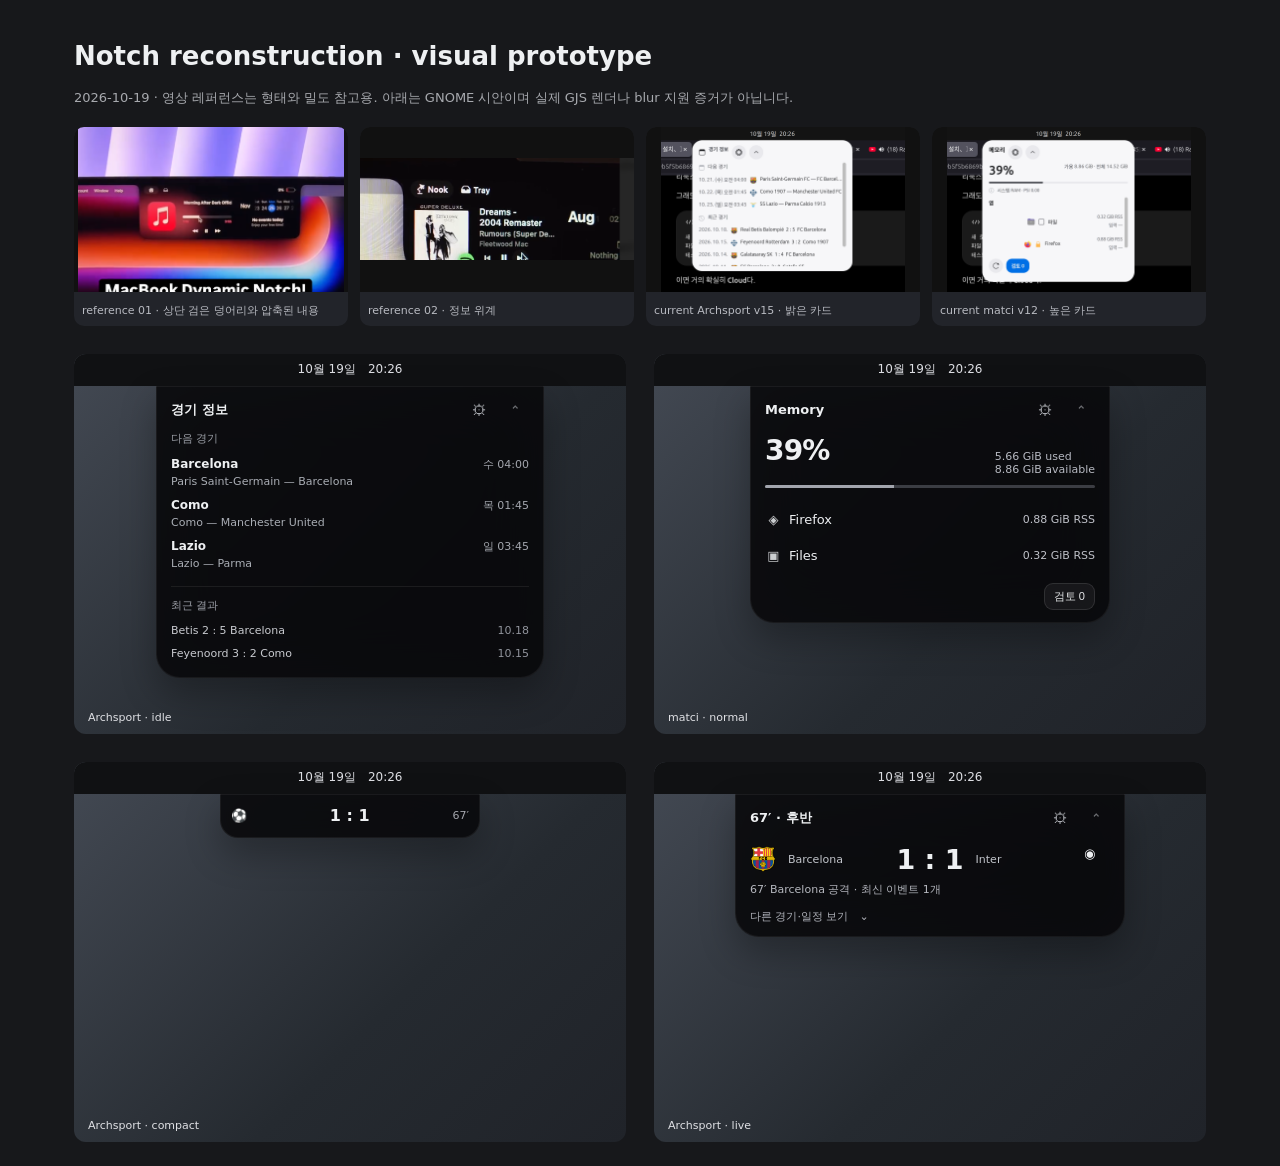
==== docs/design/prototype/notch.html @ e7a8af00 "Preserve Pretendard notch reconstruction baseline" ====
<!doctype html>
<html lang="ko"><meta charset="utf-8"><meta name="viewport" content="width=device-width, initial-scale=1">
<title>Archsport × matci · notch reconstruction prototype</title>
<style>
:root{font-family:Pretendard,system-ui,sans-serif;color:#eef0f2;background:#17181b;font-size:13px}
*{box-sizing:border-box}body{margin:0}.board{max-width:1180px;margin:auto;padding:24px}.intro{margin:0 0 20px;color:#a7a9ae}.refs{display:grid;grid-template-columns:repeat(4,1fr);gap:12px;margin-bottom:28px}.refs figure{margin:0;background:#22242a;border-radius:10px;overflow:hidden}.refs img{width:100%;height:165px;object-fit:contain;background:#111}.refs figcaption{padding:8px;color:#b9bbc2;font-size:11px}.samples{display:grid;grid-template-columns:repeat(2,1fr);gap:28px}.scene{position:relative;height:380px;background:linear-gradient(135deg,#434953,#252a30 60%,#202329);overflow:hidden;border-radius:12px}.bar{height:32px;background:#101113;display:flex;align-items:center;justify-content:center;color:#dedfe4;font-size:12px}.notch{position:relative;margin:0 auto;width:360px;max-width:calc(100% - 24px);padding:10px 15px 13px;border-radius:0 0 24px 24px;background:rgba(8,9,11,.88);box-shadow:0 16px 35px rgba(0,0,0,.28),inset 0 1px rgba(255,255,255,.055);backdrop-filter:blur(30px) brightness(.74);-webkit-backdrop-filter:blur(30px) brightness(.74)}.notch::before{content:"";position:absolute;inset:0;border-radius:inherit;border:1px solid rgba(255,255,255,.06);border-top:0;pointer-events:none}.notch.arch{width:388px}.head{display:flex;align-items:center;gap:8px;min-height:26px}.title{font-size:13px;font-weight:600;letter-spacing:0}.spacer{flex:1}.tool{width:28px;height:28px;display:grid;place-items:center;border:0;border-radius:8px;background:transparent;color:#c2c4ca;font-size:15px;cursor:pointer}.tool:hover{background:rgba(255,255,255,.07)}.tool:active{background:rgba(255,255,255,.12)}.divider{height:1px;background:rgba(255,255,255,.07);margin:11px 0}.section{color:#9da0a8;font-size:11px;font-weight:500;margin:7px 0 6px}.fixture{display:grid;grid-template-columns:1fr auto;gap:3px 8px;padding:5px 0}.fixture strong{font-size:12px;font-weight:550;white-space:nowrap;overflow:hidden;text-overflow:ellipsis}.fixture time{color:#a4a7ae;font-size:11px}.fixture .sub{grid-column:1/-1;color:#aaaeb5;font-size:11px;white-space:nowrap;overflow:hidden;text-overflow:ellipsis}.recent{display:flex;justify-content:space-between;gap:8px;padding:5px 0;color:#c9cbd0;font-size:11px}.recent span:first-child{white-space:nowrap;overflow:hidden;text-overflow:ellipsis}.recent time{color:#91949c;flex:none}.memory-head{display:flex;align-items:baseline;justify-content:space-between;margin:10px 0 7px}.memory-head strong{font-size:28px;letter-spacing:-.03em;font-weight:600}.memory-details{display:flex;gap:12px;color:#b7bac2;font-size:11px}.meter{height:3px;border-radius:5px;background:#3b3d43;margin:9px 0 14px;overflow:hidden}.meter i{display:block;width:39%;height:100%;background:#a2a5ad}.app-row{display:flex;align-items:center;gap:7px;min-height:36px}.app-row .name{flex:1;white-space:nowrap;overflow:hidden;text-overflow:ellipsis}.app-row .value{color:#bfc1c8;font-size:11px}.app-row .icon{width:17px;text-align:center;opacity:.85}.review{display:block;margin:9px 0 0 auto;padding:5px 9px;border:1px solid rgba(255,255,255,.11);border-radius:9px;background:rgba(255,255,255,.055);color:#e6e8ea;font-size:11px}.compact{width:260px;height:44px;padding:0 11px;display:flex;align-items:center;justify-content:space-between;gap:7px;border-radius:0 0 18px 18px}.compact .score{font-weight:650;font-size:16px}.compact .minute{color:#a4a6ad;font-size:11px}.live{width:390px}.scoreline{display:flex;align-items:center;gap:12px;margin:12px 0 7px}.scoreline .crest{width:26px;height:26px;object-fit:contain}.scoreline .club{flex:1;white-space:nowrap;overflow:hidden;text-overflow:ellipsis;font-size:11px;color:#c2c5cb}.scoreline .score{font-size:27px;font-weight:600;white-space:nowrap}.event{color:#b6b8bf;font-size:11px}.label{font-size:11px;color:#b1b3bb;margin-top:12px}.scene h3{position:absolute;bottom:10px;left:14px;margin:0;font-size:11px;color:#e0e1e5;font-weight:500}.switch{display:flex;gap:8px;flex-wrap:wrap;margin:24px 0}.switch button{background:#303238;color:#ddd;border:1px solid #4b4d54;border-radius:7px;padding:6px 9px;cursor:pointer}.switch button.active{background:#515661}.motion .notch{transform-origin:top center;transition:width 210ms cubic-bezier(.18,.78,.28,1),height 210ms cubic-bezier(.18,.78,.28,1)}@media(max-width:760px){.refs{grid-template-columns:repeat(2,1fr)}.samples{grid-template-columns:1fr}.board{padding:12px}}@media(prefers-reduced-motion:reduce){.motion .notch{transition:none}}
</style>
<div class="board"><h1>Notch reconstruction · visual prototype</h1><p class="intro">2026-10-19 · 영상 레퍼런스는 형태와 밀도 참고용. 아래는 GNOME 시안이며 실제 GJS 렌더나 blur 지원 증거가 아닙니다.</p>
<section class="refs"><figure><img src="../reference/mac-notch-01.png"><figcaption>reference 01 · 상단 검은 덩어리와 압축된 내용</figcaption></figure><figure><img src="../reference/mac-notch-02.png"><figcaption>reference 02 · 정보 위계</figcaption></figure><figure><img src="../reference/current-archsport.png"><figcaption>current Archsport v15 · 밝은 카드</figcaption></figure><figure><img src="../reference/current-matci.png"><figcaption>current matci v12 · 높은 카드</figcaption></figure></section>
<div class="samples"><div class="scene"><div class="bar">10월 19일　20:26</div><div class="notch arch"><div class="head"><span class="title">경기 정보</span><span class="spacer"></span><button class="tool" aria-label="설정">⚙</button><button class="tool" aria-label="접기">⌃</button></div><div class="section">다음 경기</div><div class="fixture"><strong>Barcelona</strong><time>수 04:00</time><span class="sub">Paris Saint-Germain — Barcelona</span></div><div class="fixture"><strong>Como</strong><time>목 01:45</time><span class="sub">Como — Manchester United</span></div><div class="fixture"><strong>Lazio</strong><time>일 03:45</time><span class="sub">Lazio — Parma</span></div><div class="divider"></div><div class="section">최근 결과</div><div class="recent"><span>Betis 2 : 5 Barcelona</span><time>10.18</time></div><div class="recent"><span>Feyenoord 3 : 2 Como</span><time>10.15</time></div></div><h3>Archsport · idle</h3></div>
<div class="scene"><div class="bar">10월 19일　20:26</div><div class="notch"><div class="head"><span class="title">Memory</span><span class="spacer"></span><button class="tool" aria-label="설정">⚙</button><button class="tool" aria-label="접기">⌃</button></div><div class="memory-head"><strong>39%</strong><span class="memory-details">5.66 GiB used<br>8.86 GiB available</span></div><div class="meter"><i></i></div><div class="app-row"><span class="icon">◈</span><span class="name">Firefox</span><span class="value">0.88 GiB RSS</span></div><div class="app-row"><span class="icon">▣</span><span class="name">Files</span><span class="value">0.32 GiB RSS</span></div><button class="review">검토 0</button></div><h3>matci · normal</h3></div>
<div class="scene motion"><div class="bar">10월 19일　20:26</div><div class="notch compact"><span>⚽</span><span class="score">1 : 1</span><span class="minute">67′</span></div><h3>Archsport · compact</h3></div>
<div class="scene"><div class="bar">10월 19일　20:26</div><div class="notch live"><div class="head"><span class="title">67′ · 후반</span><span class="spacer"></span><button class="tool" aria-label="설정">⚙</button><button class="tool" aria-label="접기">⌃</button></div><div class="scoreline"><img class="crest" src="../../../web/assets/logos/529.png"><span class="club">Barcelona</span><span class="score">1 : 1</span><span class="club">Inter</span><span class="crest">◉</span></div><div class="event">67′ Barcelona 공격 · 최신 이벤트 1개</div><div class="label">다른 경기·일정 보기　⌄</div></div><h3>Archsport · live</h3></div></div></div>
</html>
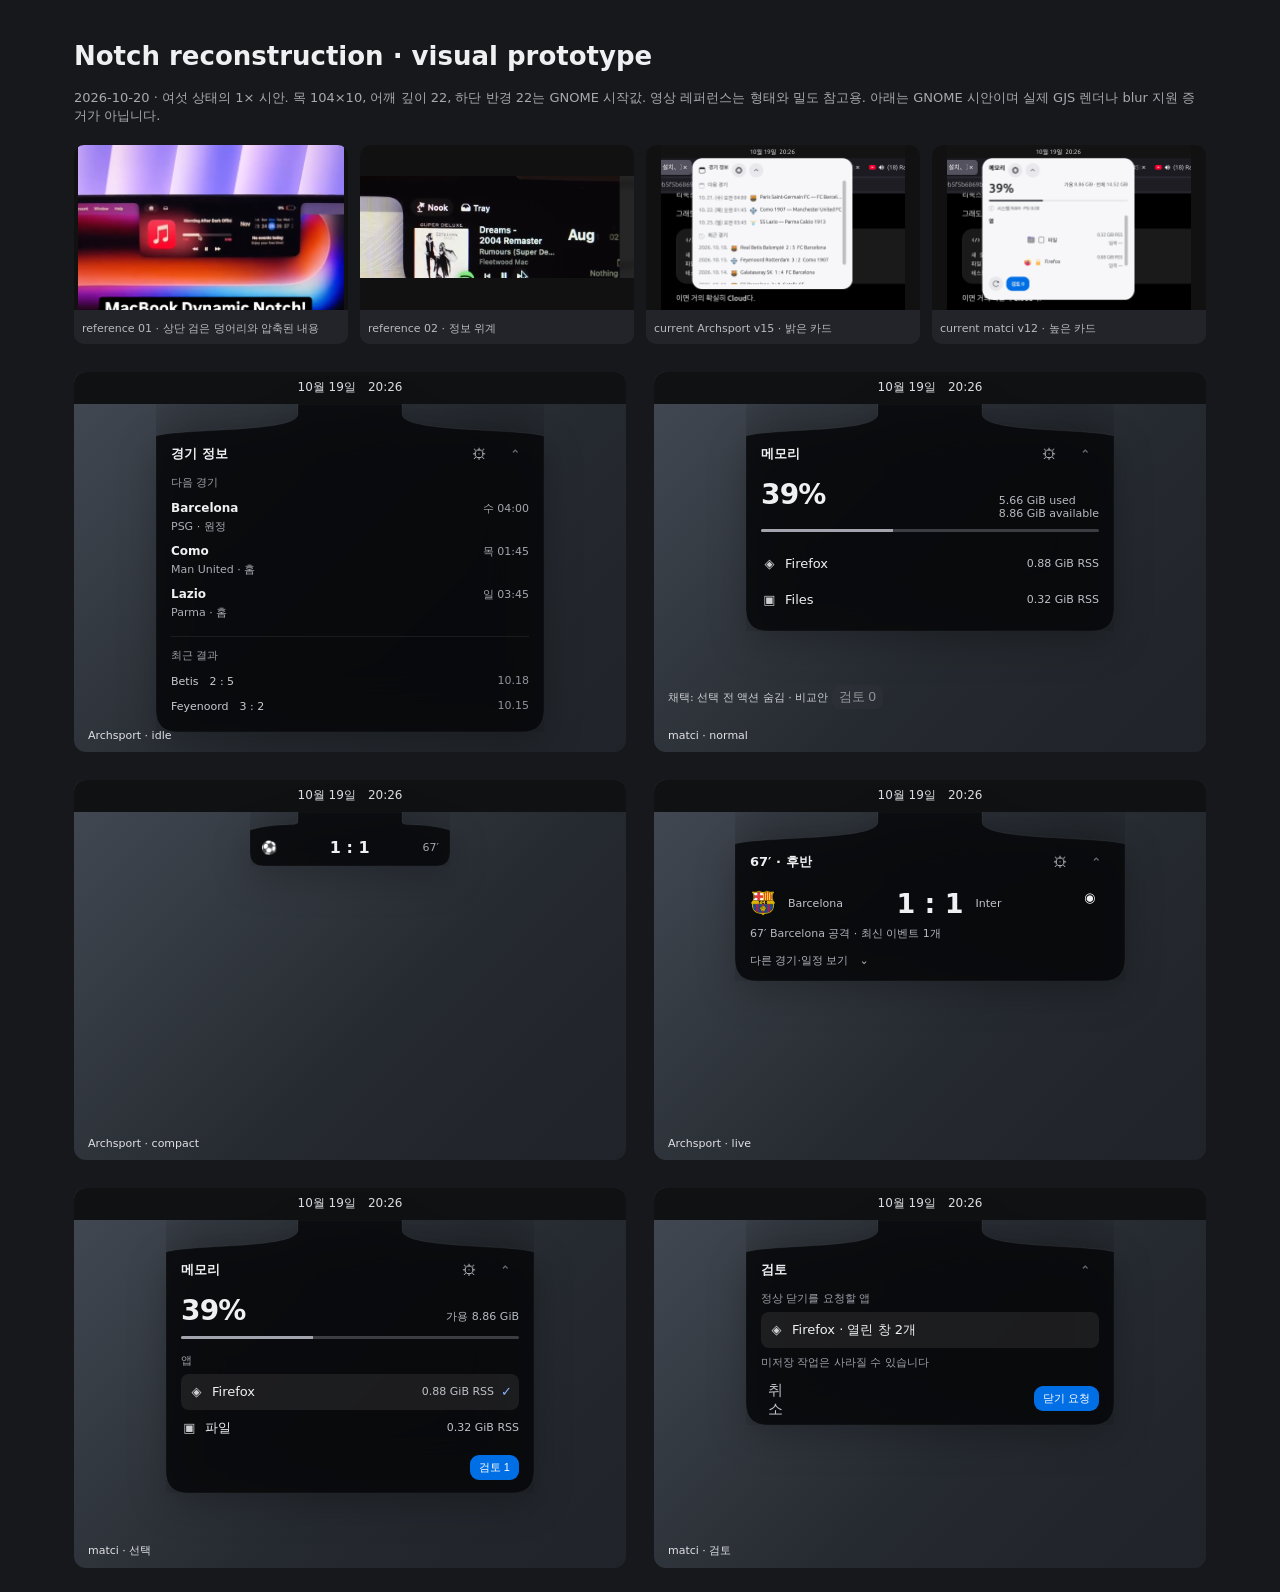
==== commit 429d0dd3: "Prototype six notch states and shoulder silhouette" ====
--- a/docs/design/prototype/notch.html
+++ b/docs/design/prototype/notch.html
@@ -4,11 +4,39 @@
 <style>
 :root{font-family:Pretendard,system-ui,sans-serif;color:#eef0f2;background:#17181b;font-size:13px}
 *{box-sizing:border-box}body{margin:0}.board{max-width:1180px;margin:auto;padding:24px}.intro{margin:0 0 20px;color:#a7a9ae}.refs{display:grid;grid-template-columns:repeat(4,1fr);gap:12px;margin-bottom:28px}.refs figure{margin:0;background:#22242a;border-radius:10px;overflow:hidden}.refs img{width:100%;height:165px;object-fit:contain;background:#111}.refs figcaption{padding:8px;color:#b9bbc2;font-size:11px}.samples{display:grid;grid-template-columns:repeat(2,1fr);gap:28px}.scene{position:relative;height:380px;background:linear-gradient(135deg,#434953,#252a30 60%,#202329);overflow:hidden;border-radius:12px}.bar{height:32px;background:#101113;display:flex;align-items:center;justify-content:center;color:#dedfe4;font-size:12px}.notch{position:relative;margin:0 auto;width:360px;max-width:calc(100% - 24px);padding:10px 15px 13px;border-radius:0 0 24px 24px;background:rgba(8,9,11,.88);box-shadow:0 16px 35px rgba(0,0,0,.28),inset 0 1px rgba(255,255,255,.055);backdrop-filter:blur(30px) brightness(.74);-webkit-backdrop-filter:blur(30px) brightness(.74)}.notch::before{content:"";position:absolute;inset:0;border-radius:inherit;border:1px solid rgba(255,255,255,.06);border-top:0;pointer-events:none}.notch.arch{width:388px}.head{display:flex;align-items:center;gap:8px;min-height:26px}.title{font-size:13px;font-weight:600;letter-spacing:0}.spacer{flex:1}.tool{width:28px;height:28px;display:grid;place-items:center;border:0;border-radius:8px;background:transparent;color:#c2c4ca;font-size:15px;cursor:pointer}.tool:hover{background:rgba(255,255,255,.07)}.tool:active{background:rgba(255,255,255,.12)}.divider{height:1px;background:rgba(255,255,255,.07);margin:11px 0}.section{color:#9da0a8;font-size:11px;font-weight:500;margin:7px 0 6px}.fixture{display:grid;grid-template-columns:1fr auto;gap:3px 8px;padding:5px 0}.fixture strong{font-size:12px;font-weight:550;white-space:nowrap;overflow:hidden;text-overflow:ellipsis}.fixture time{color:#a4a7ae;font-size:11px}.fixture .sub{grid-column:1/-1;color:#aaaeb5;font-size:11px;white-space:nowrap;overflow:hidden;text-overflow:ellipsis}.recent{display:flex;justify-content:space-between;gap:8px;padding:5px 0;color:#c9cbd0;font-size:11px}.recent span:first-child{white-space:nowrap;overflow:hidden;text-overflow:ellipsis}.recent time{color:#91949c;flex:none}.memory-head{display:flex;align-items:baseline;justify-content:space-between;margin:10px 0 7px}.memory-head strong{font-size:28px;letter-spacing:-.03em;font-weight:600}.memory-details{display:flex;gap:12px;color:#b7bac2;font-size:11px}.meter{height:3px;border-radius:5px;background:#3b3d43;margin:9px 0 14px;overflow:hidden}.meter i{display:block;width:39%;height:100%;background:#a2a5ad}.app-row{display:flex;align-items:center;gap:7px;min-height:36px}.app-row .name{flex:1;white-space:nowrap;overflow:hidden;text-overflow:ellipsis}.app-row .value{color:#bfc1c8;font-size:11px}.app-row .icon{width:17px;text-align:center;opacity:.85}.review{display:block;margin:9px 0 0 auto;padding:5px 9px;border:1px solid rgba(255,255,255,.11);border-radius:9px;background:rgba(255,255,255,.055);color:#e6e8ea;font-size:11px}.compact{width:260px;height:44px;padding:0 11px;display:flex;align-items:center;justify-content:space-between;gap:7px;border-radius:0 0 18px 18px}.compact .score{font-weight:650;font-size:16px}.compact .minute{color:#a4a6ad;font-size:11px}.live{width:390px}.scoreline{display:flex;align-items:center;gap:12px;margin:12px 0 7px}.scoreline .crest{width:26px;height:26px;object-fit:contain}.scoreline .club{flex:1;white-space:nowrap;overflow:hidden;text-overflow:ellipsis;font-size:11px;color:#c2c5cb}.scoreline .score{font-size:27px;font-weight:600;white-space:nowrap}.event{color:#b6b8bf;font-size:11px}.label{font-size:11px;color:#b1b3bb;margin-top:12px}.scene h3{position:absolute;bottom:10px;left:14px;margin:0;font-size:11px;color:#e0e1e5;font-weight:500}.switch{display:flex;gap:8px;flex-wrap:wrap;margin:24px 0}.switch button{background:#303238;color:#ddd;border:1px solid #4b4d54;border-radius:7px;padding:6px 9px;cursor:pointer}.switch button.active{background:#515661}.motion .notch{transform-origin:top center;transition:width 210ms cubic-bezier(.18,.78,.28,1),height 210ms cubic-bezier(.18,.78,.28,1)}@media(max-width:760px){.refs{grid-template-columns:repeat(2,1fr)}.samples{grid-template-columns:1fr}.board{padding:12px}}@media(prefers-reduced-motion:reduce){.motion .notch{transition:none}}
+
+/* v2: the surface retains its neck and shoulder at full size. */
+.notch{background:none;box-shadow:none;border-radius:0;padding-top:36px;isolation:isolate}
+.notch.compact{padding-top:12px}
+.notch::before{display:none}
+.notch-shape{position:absolute;inset:0;width:100%;height:100%;z-index:-1;filter:drop-shadow(0 12px 18px rgba(0,0,0,.25))}
+.notch-shape path{fill:rgba(7,8,11,.88);stroke:rgba(255,255,255,.05);stroke-width:1}
+.notch-blur{position:absolute;z-index:-2;left:23px;right:23px;top:34px;bottom:23px;backdrop-filter:blur(28px) brightness(.73);-webkit-backdrop-filter:blur(28px) brightness(.73)}
+.compact .notch-blur{display:none}.notch.compact{width:200px;height:54px;padding-top:18px}.notch.matci{width:368px}.comparison{position:absolute;bottom:32px;left:14px;color:#ced0d6;font-size:11px}.comparison button{opacity:.55;background:#303238;color:#eee;border:0;border-radius:8px;padding:3px 7px}
+.selected-row{background:rgba(255,255,255,.08);border-radius:8px;padding:0 7px}
+.selected-check{color:#8ab4ff}
+.review.active{background:#006fe6;color:#fff;border:0}
 </style>
-<div class="board"><h1>Notch reconstruction · visual prototype</h1><p class="intro">2026-10-19 · 영상 레퍼런스는 형태와 밀도 참고용. 아래는 GNOME 시안이며 실제 GJS 렌더나 blur 지원 증거가 아닙니다.</p>
+<div class="board"><h1>Notch reconstruction · visual prototype</h1><p class="intro">2026-10-20 · 여섯 상태의 1× 시안. 목 104×10, 어깨 깊이 22, 하단 반경 22는 GNOME 시작값. 영상 레퍼런스는 형태와 밀도 참고용. 아래는 GNOME 시안이며 실제 GJS 렌더나 blur 지원 증거가 아닙니다.</p>
 <section class="refs"><figure><img src="../reference/mac-notch-01.png"><figcaption>reference 01 · 상단 검은 덩어리와 압축된 내용</figcaption></figure><figure><img src="../reference/mac-notch-02.png"><figcaption>reference 02 · 정보 위계</figcaption></figure><figure><img src="../reference/current-archsport.png"><figcaption>current Archsport v15 · 밝은 카드</figcaption></figure><figure><img src="../reference/current-matci.png"><figcaption>current matci v12 · 높은 카드</figcaption></figure></section>
-<div class="samples"><div class="scene"><div class="bar">10월 19일　20:26</div><div class="notch arch"><div class="head"><span class="title">경기 정보</span><span class="spacer"></span><button class="tool" aria-label="설정">⚙</button><button class="tool" aria-label="접기">⌃</button></div><div class="section">다음 경기</div><div class="fixture"><strong>Barcelona</strong><time>수 04:00</time><span class="sub">Paris Saint-Germain — Barcelona</span></div><div class="fixture"><strong>Como</strong><time>목 01:45</time><span class="sub">Como — Manchester United</span></div><div class="fixture"><strong>Lazio</strong><time>일 03:45</time><span class="sub">Lazio — Parma</span></div><div class="divider"></div><div class="section">최근 결과</div><div class="recent"><span>Betis 2 : 5 Barcelona</span><time>10.18</time></div><div class="recent"><span>Feyenoord 3 : 2 Como</span><time>10.15</time></div></div><h3>Archsport · idle</h3></div>
-<div class="scene"><div class="bar">10월 19일　20:26</div><div class="notch"><div class="head"><span class="title">Memory</span><span class="spacer"></span><button class="tool" aria-label="설정">⚙</button><button class="tool" aria-label="접기">⌃</button></div><div class="memory-head"><strong>39%</strong><span class="memory-details">5.66 GiB used<br>8.86 GiB available</span></div><div class="meter"><i></i></div><div class="app-row"><span class="icon">◈</span><span class="name">Firefox</span><span class="value">0.88 GiB RSS</span></div><div class="app-row"><span class="icon">▣</span><span class="name">Files</span><span class="value">0.32 GiB RSS</span></div><button class="review">검토 0</button></div><h3>matci · normal</h3></div>
+<div class="samples"><div class="scene"><div class="bar">10월 19일　20:26</div><div class="notch arch"><div class="head"><span class="title">경기 정보</span><span class="spacer"></span><button class="tool" aria-label="설정">⚙</button><button class="tool" aria-label="접기">⌃</button></div><div class="section">다음 경기</div><div class="fixture"><strong>Barcelona</strong><time>수 04:00</time><span class="sub">PSG · 원정</span></div><div class="fixture"><strong>Como</strong><time>목 01:45</time><span class="sub">Man United · 홈</span></div><div class="fixture"><strong>Lazio</strong><time>일 03:45</time><span class="sub">Parma · 홈</span></div><div class="divider"></div><div class="section">최근 결과</div><div class="recent"><span>Betis　2 : 5</span><time>10.18</time></div><div class="recent"><span>Feyenoord　3 : 2</span><time>10.15</time></div></div><h3>Archsport · idle</h3></div>
+<div class="scene"><div class="bar">10월 19일　20:26</div><div class="notch matci"><div class="head"><span class="title">메모리</span><span class="spacer"></span><button class="tool" aria-label="설정">⚙</button><button class="tool" aria-label="접기">⌃</button></div><div class="memory-head"><strong>39%</strong><span class="memory-details">5.66 GiB used<br>8.86 GiB available</span></div><div class="meter"><i></i></div><div class="app-row"><span class="icon">◈</span><span class="name">Firefox</span><span class="value">0.88 GiB RSS</span></div><div class="app-row"><span class="icon">▣</span><span class="name">Files</span><span class="value">0.32 GiB RSS</span></div><!-- Prototype A: disabled 검토 0. Selected implementation B hides this button. --></div><p class="comparison">채택: 선택 전 액션 숨김 · 비교안 <button disabled>검토 0</button></p><h3>matci · normal</h3></div>
 <div class="scene motion"><div class="bar">10월 19일　20:26</div><div class="notch compact"><span>⚽</span><span class="score">1 : 1</span><span class="minute">67′</span></div><h3>Archsport · compact</h3></div>
-<div class="scene"><div class="bar">10월 19일　20:26</div><div class="notch live"><div class="head"><span class="title">67′ · 후반</span><span class="spacer"></span><button class="tool" aria-label="설정">⚙</button><button class="tool" aria-label="접기">⌃</button></div><div class="scoreline"><img class="crest" src="../../../web/assets/logos/529.png"><span class="club">Barcelona</span><span class="score">1 : 1</span><span class="club">Inter</span><span class="crest">◉</span></div><div class="event">67′ Barcelona 공격 · 최신 이벤트 1개</div><div class="label">다른 경기·일정 보기　⌄</div></div><h3>Archsport · live</h3></div></div></div>
+<div class="scene"><div class="bar">10월 19일　20:26</div><div class="notch live"><div class="head"><span class="title">67′ · 후반</span><span class="spacer"></span><button class="tool" aria-label="설정">⚙</button><button class="tool" aria-label="접기">⌃</button></div><div class="scoreline"><img class="crest" src="../../../web/assets/logos/529.png"><span class="club">Barcelona</span><span class="score">1 : 1</span><span class="club">Inter</span><span class="crest">◉</span></div><div class="event">67′ Barcelona 공격 · 최신 이벤트 1개</div><div class="label">다른 경기·일정 보기　⌄</div></div><h3>Archsport · live</h3></div><div class="scene"><div class="bar">10월 19일　20:26</div><div class="notch matci"><div class="head"><span class="title">메모리</span><span class="spacer"></span><button class="tool" aria-label="설정">⚙</button><button class="tool" aria-label="접기">⌃</button></div><div class="memory-head"><strong>39%</strong><span class="memory-details">가용 8.86 GiB</span></div><div class="meter"><i></i></div><div class="section">앱</div><div class="app-row selected-row"><span class="icon">◈</span><span class="name">Firefox</span><span class="value">0.88 GiB RSS</span><span class="selected-check">✓</span></div><div class="app-row"><span class="icon">▣</span><span class="name">파일</span><span class="value">0.32 GiB RSS</span></div><button class="review active">검토 1</button></div><h3>matci · 선택</h3></div>
+<div class="scene"><div class="bar">10월 19일　20:26</div><div class="notch matci"><div class="head"><span class="title">검토</span><span class="spacer"></span><button class="tool" aria-label="접기">⌃</button></div><div class="section">정상 닫기를 요청할 앱</div><div class="app-row selected-row"><span class="icon">◈</span><span class="name">Firefox · 열린 창 2개</span></div><div class="section">미저장 작업은 사라질 수 있습니다</div><div class="app-row"><button class="tool">취소</button><span class="spacer"></span><button class="review active">닫기 요청</button></div></div><h3>matci · 검토</h3></div></div></div>
+<script>
+for (const surface of document.querySelectorAll('.notch')) {
+  const svg = document.createElementNS('http://www.w3.org/2000/svg', 'svg');
+  svg.classList.add('notch-shape');
+  const path = document.createElementNS(svg.namespaceURI, 'path');
+  svg.append(path); surface.prepend(svg);
+  const blur = document.createElement('div'); blur.className = 'notch-blur'; surface.insertBefore(blur, svg.nextSibling);
+  const update = () => {
+    const w = surface.clientWidth, h = surface.clientHeight, c = w / 2, n = Math.min(104, w - 28);
+    const r = Math.min(22, h / 4), shoulder = surface.classList.contains('compact') ? 18 : 32;
+    svg.setAttribute('viewBox', `0 0 ${w} ${h}`);
+    path.setAttribute('d', `M ${c-n/2} 0 H ${c+n/2} V 10 C ${c+n/2} ${shoulder-3} ${w-28} ${shoulder-8} ${w} ${shoulder} V ${h-r} Q ${w} ${h} ${w-r} ${h} H ${r} Q 0 ${h} 0 ${h-r} V ${shoulder} C 28 ${shoulder-8} ${c-n/2} ${shoulder-3} ${c-n/2} 10 Z`);
+  }; update(); new ResizeObserver(update).observe(surface);
+}
+</script>
 </html>
